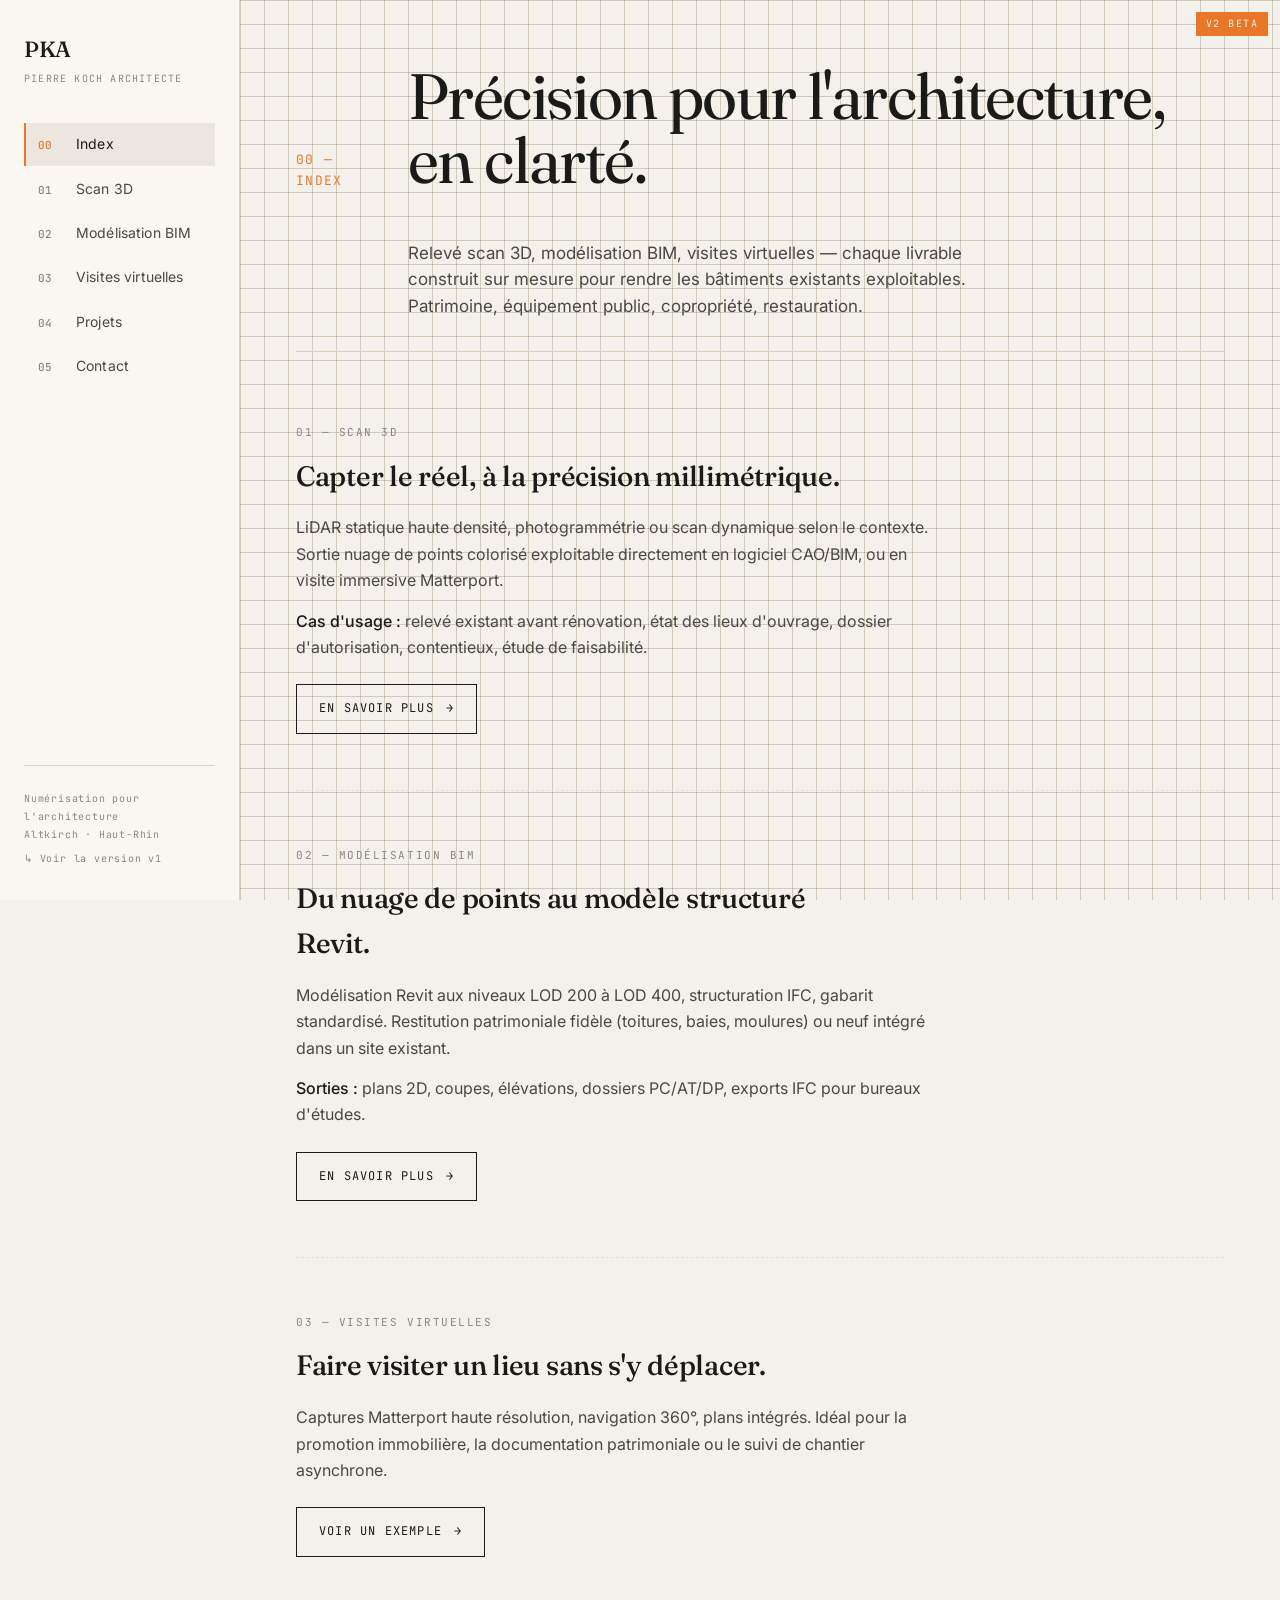
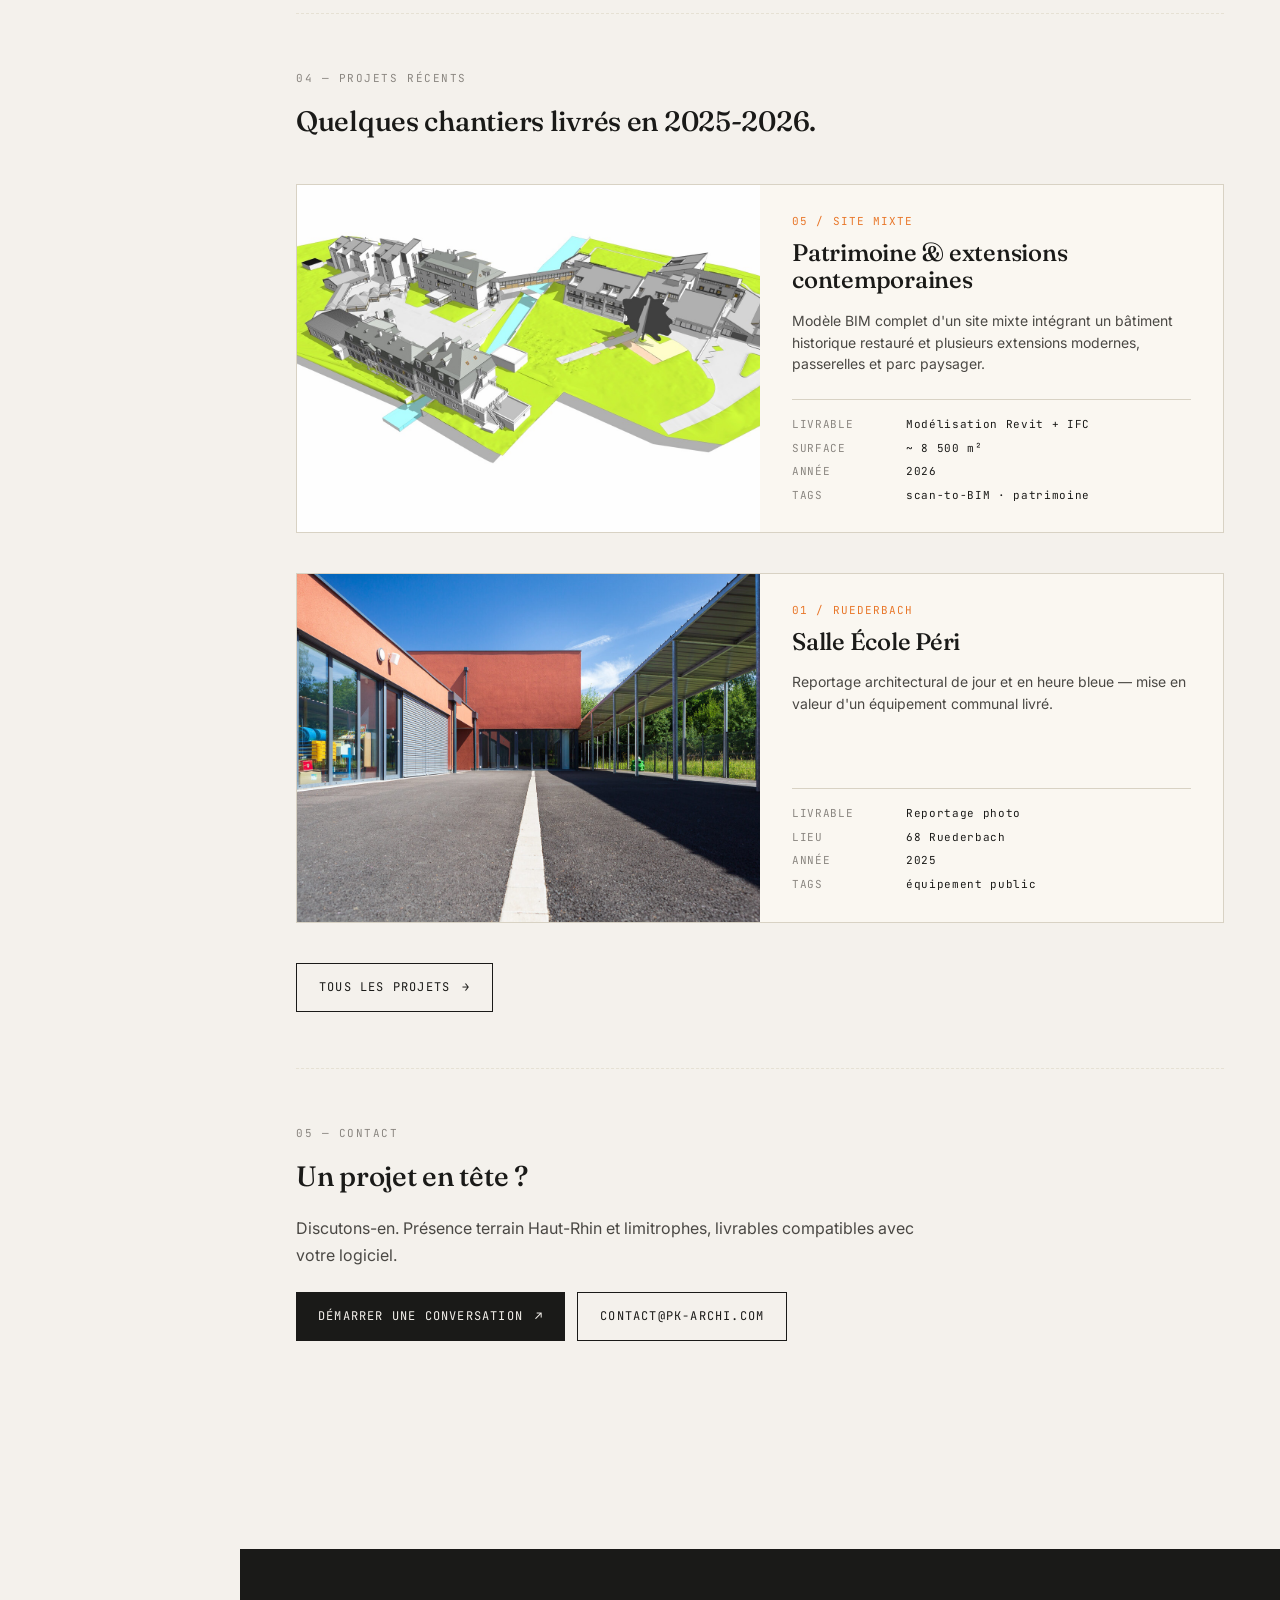
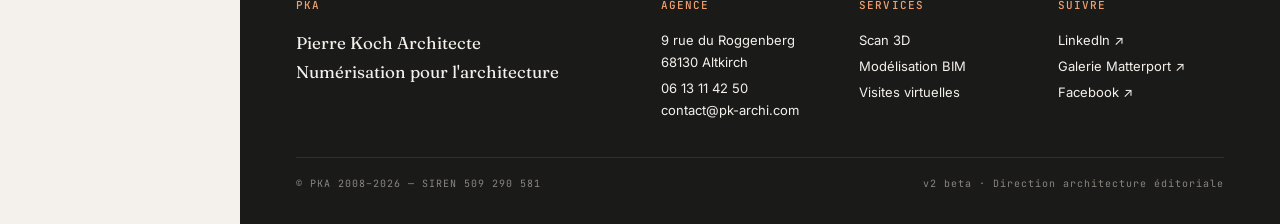
==== v2/index.html @ 8ba33e5c "v2 beta — direction architecture éditoriale (sidebar + papier millimétré) - Sous-dossier /v2/ avec 6" ====
<!DOCTYPE html>
<html lang="fr">
<head>
<meta charset="UTF-8">
<meta name="viewport" content="width=device-width, initial-scale=1.0">
<meta name="description" content="PKA — Pierre Koch Architecte. Numérisation pour l'architecture : scan 3D, modélisation BIM, visites virtuelles. Haut-Rhin, Alsace.">
<title>PKA — Pierre Koch Architecte · v2 beta</title>
<link rel="preconnect" href="https://fonts.googleapis.com">
<link rel="preconnect" href="https://fonts.gstatic.com" crossorigin>
<link href="https://fonts.googleapis.com/css2?family=Fraunces:opsz,wght@9..144,400;9..144,500;9..144,600&family=Inter:wght@400;500;600&family=JetBrains+Mono:wght@400;500&display=swap" rel="stylesheet">
<link rel="stylesheet" href="style.css">
<link rel="icon" type="image/svg+xml" href="../images/logo/pka-icon.svg">
<link rel="icon" type="image/png" sizes="32x32" href="../favicon-32.png">
</head>
<body>

<span class="beta-tag" aria-label="Version beta">v2 beta</span>

<aside class="side-nav" aria-label="Navigation principale">
  <div class="side-nav__brand">PKA</div>
  <div class="side-nav__brand-sub">Pierre Koch Architecte</div>
  <ul class="side-nav__list">
    <li><a href="index.html" class="side-nav__item active">
      <span class="side-nav__num">00</span>
      <span class="side-nav__label">Index</span>
    </a></li>
    <li><a href="scan-3d.html" class="side-nav__item">
      <span class="side-nav__num">01</span>
      <span class="side-nav__label">Scan 3D</span>
    </a></li>
    <li><a href="modelisation.html" class="side-nav__item">
      <span class="side-nav__num">02</span>
      <span class="side-nav__label">Modélisation BIM</span>
    </a></li>
    <li><a href="visites-virtuelles.html" class="side-nav__item">
      <span class="side-nav__num">03</span>
      <span class="side-nav__label">Visites virtuelles</span>
    </a></li>
    <li><a href="projets.html" class="side-nav__item">
      <span class="side-nav__num">04</span>
      <span class="side-nav__label">Projets</span>
    </a></li>
    <li><a href="contact.html" class="side-nav__item">
      <span class="side-nav__num">05</span>
      <span class="side-nav__label">Contact</span>
    </a></li>
  </ul>
  <div class="side-nav__footer">
    Numérisation pour l'architecture<br>
    Altkirch · Haut-Rhin
    <a href="../index.html">↳ Voir la version v1</a>
  </div>
</aside>

<main>

  <header class="section-header">
    <div class="section-num">00 — Index</div>
    <h1 class="section-title">Précision pour l'architecture, en clarté.</h1>
    <p class="section-lead">
      Relevé scan 3D, modélisation BIM, visites virtuelles — chaque livrable
      construit sur mesure pour rendre les bâtiments existants exploitables.
      Patrimoine, équipement public, copropriété, restauration.
    </p>
  </header>

  <section class="block">
    <div class="block-label">01 — Scan 3D</div>
    <h2 class="block-title">Capter le réel, à la précision millimétrique.</h2>
    <div class="block-text">
      <p>
        LiDAR statique haute densité, photogrammétrie ou scan dynamique selon
        le contexte. Sortie nuage de points colorisé exploitable directement
        en logiciel CAO/BIM, ou en visite immersive Matterport.
      </p>
      <p><strong>Cas d'usage :</strong> relevé existant avant rénovation, état
      des lieux d'ouvrage, dossier d'autorisation, contentieux, étude de
      faisabilité.</p>
    </div>
    <div style="margin-top: 24px;">
      <a href="scan-3d.html" class="cta cta--secondary">
        En savoir plus <span class="cta__arrow">→</span>
      </a>
    </div>
  </section>

  <section class="block">
    <div class="block-label">02 — Modélisation BIM</div>
    <h2 class="block-title">Du nuage de points au modèle structuré Revit.</h2>
    <div class="block-text">
      <p>
        Modélisation Revit aux niveaux LOD 200 à LOD 400, structuration IFC,
        gabarit standardisé. Restitution patrimoniale fidèle (toitures, baies,
        moulures) ou neuf intégré dans un site existant.
      </p>
      <p><strong>Sorties :</strong> plans 2D, coupes, élévations, dossiers
      PC/AT/DP, exports IFC pour bureaux d'études.</p>
    </div>
    <div style="margin-top: 24px;">
      <a href="modelisation.html" class="cta cta--secondary">
        En savoir plus <span class="cta__arrow">→</span>
      </a>
    </div>
  </section>

  <section class="block">
    <div class="block-label">03 — Visites virtuelles</div>
    <h2 class="block-title">Faire visiter un lieu sans s'y déplacer.</h2>
    <div class="block-text">
      <p>
        Captures Matterport haute résolution, navigation 360°, plans intégrés.
        Idéal pour la promotion immobilière, la documentation patrimoniale ou
        le suivi de chantier asynchrone.
      </p>
    </div>
    <div style="margin-top: 24px;">
      <a href="visites-virtuelles.html" class="cta cta--secondary">
        Voir un exemple <span class="cta__arrow">→</span>
      </a>
    </div>
  </section>

  <section class="block">
    <div class="block-label">04 — Projets récents</div>
    <h2 class="block-title">Quelques chantiers livrés en 2025-2026.</h2>

    <article class="project-card">
      <div class="project-card__media">
        <img src="../images/bim-modelisation-1.jpg" alt="Vue d'ensemble du site modélisé : grand bâtiment historique central avec toiture à la Mansart, plusieurs extensions contemporaines reliées par passerelles, parc paysager avec cours d'eau et arbre.">
      </div>
      <div class="project-card__body">
        <div class="project-card__num">05 / SITE MIXTE</div>
        <h3 class="project-card__title">Patrimoine & extensions contemporaines</h3>
        <p class="project-card__desc">
          Modèle BIM complet d'un site mixte intégrant un bâtiment historique
          restauré et plusieurs extensions modernes, passerelles et parc paysager.
        </p>
        <dl class="project-card__meta">
          <dt>Livrable</dt><dd>Modélisation Revit + IFC</dd>
          <dt>Surface</dt><dd>~ 8 500 m²</dd>
          <dt>Année</dt><dd>2026</dd>
          <dt>Tags</dt><dd>scan-to-BIM · patrimoine</dd>
        </dl>
      </div>
    </article>

    <article class="project-card">
      <div class="project-card__media">
        <img src="../images/ruederbach-1.jpg" alt="Salle École Péri à Ruederbach, équipement scolaire communal livré, photographie d'architecture.">
      </div>
      <div class="project-card__body">
        <div class="project-card__num">01 / RUEDERBACH</div>
        <h3 class="project-card__title">Salle École Péri</h3>
        <p class="project-card__desc">
          Reportage architectural de jour et en heure bleue — mise en valeur
          d'un équipement communal livré.
        </p>
        <dl class="project-card__meta">
          <dt>Livrable</dt><dd>Reportage photo</dd>
          <dt>Lieu</dt><dd>68 Ruederbach</dd>
          <dt>Année</dt><dd>2025</dd>
          <dt>Tags</dt><dd>équipement public</dd>
        </dl>
      </div>
    </article>

    <div style="margin-top: 32px;">
      <a href="projets.html" class="cta cta--secondary">
        Tous les projets <span class="cta__arrow">→</span>
      </a>
    </div>
  </section>

  <section class="block" style="border-bottom: 0;">
    <div class="block-label">05 — Contact</div>
    <h2 class="block-title">Un projet en tête ?</h2>
    <div class="block-text">
      <p>
        Discutons-en. Présence terrain Haut-Rhin et limitrophes,
        livrables compatibles avec votre logiciel.
      </p>
    </div>
    <div style="margin-top: 24px; display: flex; gap: 12px; flex-wrap: wrap;">
      <a href="contact.html" class="cta">
        Démarrer une conversation <span class="cta__arrow">↗</span>
      </a>
      <a href="mailto:contact@pk-archi.com" class="cta cta--secondary">
        contact@pk-archi.com
      </a>
    </div>
  </section>

</main>

<footer class="footer">
  <div class="footer__grid">
    <div class="footer__col">
      <h4>PKA</h4>
      <p style="font-family: var(--serif); font-size: 17px;">
        Pierre Koch Architecte<br>
        Numérisation pour l'architecture
      </p>
    </div>
    <div class="footer__col">
      <h4>Agence</h4>
      <p>9 rue du Roggenberg<br>68130 Altkirch</p>
      <p>06 13 11 42 50<br>contact@pk-archi.com</p>
    </div>
    <div class="footer__col">
      <h4>Services</h4>
      <a href="scan-3d.html">Scan 3D</a>
      <a href="modelisation.html">Modélisation BIM</a>
      <a href="visites-virtuelles.html">Visites virtuelles</a>
    </div>
    <div class="footer__col">
      <h4>Suivre</h4>
      <a href="https://www.linkedin.com/company/pierre-koch-architecte/" target="_blank" rel="noopener">LinkedIn ↗</a>
      <a href="https://matterport.com/discover/account/7345yx9ycRM/" target="_blank" rel="noopener">Galerie Matterport ↗</a>
      <a href="https://www.facebook.com/PierreKochArchitecte/" target="_blank" rel="noopener">Facebook ↗</a>
    </div>
  </div>
  <div class="footer__bottom">
    <span>© PKA 2008–2026 — SIREN 509 290 581</span>
    <span>v2 beta · Direction architecture éditoriale</span>
  </div>
</footer>

</body>
</html>
---- v2/style.css ----
/* PKA v2 — Direction architecture éditoriale
   Design system inspiré du papier millimétré + DOE template Pierre Koch
   Charte : beige F4F1EC dominant · encre 1A1A18 · orange E8772A accent technique
   Typo : Fraunces (titres) + Inter (body) + JetBrains Mono (labels) */

:root {
  --beige: #f4f1ec;
  --beige-soft: #ebe7df;
  --paper: #faf7f1;
  --ink: #1a1a18;
  --ink-soft: #4a4844;
  --ink-mute: #8a8680;
  --line: #d8d2c4;
  --line-soft: #e6e1d4;
  --orange: #e8772a;
  --orange-soft: #f0a070;
  --grid: #ddd6c4;

  --serif: 'Fraunces', Georgia, serif;
  --sans: 'Inter', -apple-system, system-ui, sans-serif;
  --mono: 'JetBrains Mono', 'Courier New', monospace;

  --nav-w: 240px;
  --max: 920px;
  --gut: 32px;
}

* { box-sizing: border-box; margin: 0; padding: 0; }

html { scroll-behavior: smooth; }

body {
  font-family: var(--sans);
  font-size: 15px;
  line-height: 1.6;
  color: var(--ink);
  background-color: var(--beige);
  /* trame millimétrée subtile */
  background-image:
    linear-gradient(var(--grid) 1px, transparent 1px),
    linear-gradient(90deg, var(--grid) 1px, transparent 1px);
  background-size: 24px 24px;
  background-position: 0 0;
  background-attachment: fixed;
  background-blend-mode: multiply;
  min-height: 100vh;
  text-rendering: optimizeLegibility;
  -webkit-font-smoothing: antialiased;
}

/* ==== Side nav numérotée (00-05) ==== */
.side-nav {
  position: fixed;
  top: 0;
  left: 0;
  width: var(--nav-w);
  height: 100vh;
  padding: 32px 24px;
  background: var(--paper);
  border-right: 1px solid var(--line);
  display: flex;
  flex-direction: column;
  z-index: 50;
  overflow-y: auto;
}

.side-nav__brand {
  font-family: var(--serif);
  font-size: 22px;
  font-weight: 500;
  letter-spacing: -0.02em;
  margin-bottom: 4px;
}

.side-nav__brand-sub {
  font-family: var(--mono);
  font-size: 10px;
  letter-spacing: 0.12em;
  text-transform: uppercase;
  color: var(--ink-mute);
  margin-bottom: 36px;
}

.side-nav__list {
  list-style: none;
  display: flex;
  flex-direction: column;
  gap: 2px;
}

.side-nav__item {
  display: flex;
  align-items: baseline;
  gap: 14px;
  padding: 10px 12px;
  text-decoration: none;
  color: var(--ink-soft);
  border-left: 2px solid transparent;
  transition: background 0.15s, border-color 0.15s, color 0.15s;
}

.side-nav__item:hover {
  background: var(--beige-soft);
  color: var(--ink);
}

.side-nav__item.active {
  background: var(--beige-soft);
  color: var(--ink);
  border-left-color: var(--orange);
}

.side-nav__num {
  font-family: var(--mono);
  font-size: 11px;
  font-weight: 500;
  color: var(--ink-mute);
  min-width: 24px;
}

.side-nav__item.active .side-nav__num {
  color: var(--orange);
}

.side-nav__label {
  font-size: 14px;
  letter-spacing: 0.01em;
}

.side-nav__footer {
  margin-top: auto;
  padding-top: 24px;
  border-top: 1px solid var(--line);
  font-family: var(--mono);
  font-size: 10px;
  color: var(--ink-mute);
  letter-spacing: 0.08em;
  line-height: 1.8;
}

.side-nav__footer a {
  color: var(--ink-mute);
  text-decoration: none;
  display: block;
  margin-top: 6px;
  transition: color 0.15s;
}

.side-nav__footer a:hover {
  color: var(--orange);
}

/* ==== Main content ==== */
main {
  margin-left: var(--nav-w);
  padding: 64px 56px 96px;
  max-width: 1100px;
}

/* ==== Header de page ==== */
.section-header {
  margin-bottom: 72px;
  padding-bottom: 32px;
  border-bottom: 1px solid var(--line);
  display: grid;
  grid-template-columns: 80px 1fr;
  gap: var(--gut);
  align-items: end;
}

.section-num {
  font-family: var(--mono);
  font-size: 13px;
  letter-spacing: 0.1em;
  color: var(--orange);
  text-transform: uppercase;
}

.section-title {
  font-family: var(--serif);
  font-size: clamp(38px, 6vw, 64px);
  font-weight: 400;
  line-height: 1;
  letter-spacing: -0.025em;
  color: var(--ink);
}

.section-lead {
  grid-column: 2;
  margin-top: 16px;
  font-size: 17px;
  line-height: 1.55;
  color: var(--ink-soft);
  max-width: 56ch;
}

/* ==== Bloc édito ==== */
.block {
  margin-bottom: 56px;
  padding-bottom: 56px;
  border-bottom: 1px dashed var(--line-soft);
}

.block:last-child { border-bottom: 0; }

.block-label {
  font-family: var(--mono);
  font-size: 11px;
  letter-spacing: 0.14em;
  text-transform: uppercase;
  color: var(--ink-mute);
  margin-bottom: 12px;
}

.block-title {
  font-family: var(--serif);
  font-size: 28px;
  font-weight: 500;
  letter-spacing: -0.01em;
  margin-bottom: 16px;
  max-width: 32ch;
}

.block-text {
  font-size: 16px;
  line-height: 1.65;
  color: var(--ink-soft);
  max-width: 64ch;
}

.block-text p + p { margin-top: 14px; }

.block-text strong {
  color: var(--ink);
  font-weight: 500;
}

/* ==== Fiche technique projet ==== */
.project-card {
  display: grid;
  grid-template-columns: 1fr 1fr;
  gap: 0;
  margin: 40px 0;
  border: 1px solid var(--line);
  background: var(--paper);
}

.project-card__media {
  background: var(--beige-soft);
  aspect-ratio: 4 / 3;
  overflow: hidden;
}

.project-card__media img {
  width: 100%;
  height: 100%;
  object-fit: cover;
  display: block;
  filter: grayscale(0%);
  transition: filter 0.4s;
}

.project-card:hover .project-card__media img {
  filter: grayscale(0%);
}

.project-card__body {
  padding: 28px 32px;
  display: flex;
  flex-direction: column;
}

.project-card__num {
  font-family: var(--mono);
  font-size: 11px;
  letter-spacing: 0.1em;
  color: var(--orange);
  margin-bottom: 8px;
}

.project-card__title {
  font-family: var(--serif);
  font-size: 24px;
  font-weight: 500;
  letter-spacing: -0.01em;
  margin-bottom: 16px;
  line-height: 1.15;
}

.project-card__desc {
  font-size: 14px;
  color: var(--ink-soft);
  line-height: 1.55;
  margin-bottom: 24px;
}

.project-card__meta {
  display: grid;
  grid-template-columns: 100px 1fr;
  gap: 6px 14px;
  font-family: var(--mono);
  font-size: 11px;
  letter-spacing: 0.06em;
  border-top: 1px solid var(--line);
  padding-top: 16px;
  margin-top: auto;
}

.project-card__meta dt {
  color: var(--ink-mute);
  text-transform: uppercase;
}

.project-card__meta dd { color: var(--ink); }

/* ==== CTA / boutons ==== */
.cta {
  display: inline-flex;
  align-items: center;
  gap: 12px;
  padding: 14px 22px;
  background: var(--ink);
  color: var(--beige);
  text-decoration: none;
  font-family: var(--mono);
  font-size: 12px;
  letter-spacing: 0.1em;
  text-transform: uppercase;
  border: 0;
  cursor: pointer;
  transition: background 0.15s;
}

.cta:hover { background: var(--orange); }

.cta--secondary {
  background: transparent;
  color: var(--ink);
  border: 1px solid var(--ink);
}

.cta--secondary:hover {
  background: var(--ink);
  color: var(--beige);
}

.cta__arrow {
  font-family: var(--mono);
  font-weight: 700;
}

/* ==== Header site (mobile + intro) ==== */
.site-banner {
  display: none;
}

/* Marker beta */
.beta-tag {
  position: fixed;
  top: 12px;
  right: 12px;
  z-index: 100;
  padding: 4px 10px;
  background: var(--orange);
  color: var(--beige);
  font-family: var(--mono);
  font-size: 10px;
  letter-spacing: 0.15em;
  text-transform: uppercase;
}

/* ==== Footer ==== */
.footer {
  margin-left: var(--nav-w);
  padding: 48px 56px 32px;
  background: var(--ink);
  color: var(--beige);
}

.footer__grid {
  display: grid;
  grid-template-columns: 2fr 1fr 1fr 1fr;
  gap: 32px;
  margin-bottom: 32px;
}

.footer__col h4 {
  font-family: var(--mono);
  font-size: 11px;
  letter-spacing: 0.1em;
  text-transform: uppercase;
  margin-bottom: 14px;
  color: var(--orange-soft);
  font-weight: 500;
}

.footer__col p, .footer__col a {
  display: block;
  font-size: 13px;
  color: var(--beige);
  text-decoration: none;
  line-height: 1.7;
  margin-bottom: 4px;
  transition: color 0.15s;
}

.footer__col a:hover { color: var(--orange); }

.footer__bottom {
  border-top: 1px solid rgba(244, 241, 236, 0.1);
  padding-top: 18px;
  display: flex;
  justify-content: space-between;
  font-family: var(--mono);
  font-size: 10px;
  letter-spacing: 0.1em;
  color: var(--ink-mute);
}

/* ==== Workflow numéroté (étapes process) ==== */
.workflow-list {
  list-style: none;
  margin-top: 24px;
  border-top: 1px solid var(--line);
}

.workflow-list > li {
  display: grid;
  grid-template-columns: 80px 1fr;
  gap: 24px;
  padding: 24px 0;
  border-bottom: 1px solid var(--line);
  align-items: start;
}

.workflow-list__num {
  font-family: var(--mono);
  font-size: 11px;
  color: var(--orange);
  letter-spacing: 0.12em;
  padding-top: 4px;
}

.workflow-list__title {
  font-family: var(--serif);
  font-size: 20px;
  font-weight: 500;
  letter-spacing: -0.01em;
  margin-bottom: 4px;
}

.workflow-list__desc {
  color: var(--ink-soft);
  font-size: 14px;
  line-height: 1.55;
  max-width: 60ch;
}

/* ==== Spec grid (équipement, formats, LOD) ==== */
.spec-grid {
  display: grid;
  grid-template-columns: repeat(auto-fit, minmax(220px, 1fr));
  gap: 1px;
  background: var(--line);
  border: 1px solid var(--line);
  margin-top: 24px;
}

.spec-card {
  background: var(--paper);
  padding: 24px 22px;
}

.spec-card__label {
  font-family: var(--mono);
  font-size: 10px;
  letter-spacing: 0.14em;
  text-transform: uppercase;
  color: var(--orange);
  margin-bottom: 8px;
}

.spec-card__title {
  font-family: var(--serif);
  font-size: 18px;
  font-weight: 500;
  letter-spacing: -0.01em;
  margin-bottom: 8px;
  line-height: 1.2;
}

.spec-card__desc {
  font-size: 13px;
  line-height: 1.55;
  color: var(--ink-soft);
}

/* ==== Tours grid (visites Matterport) ==== */
.tours-grid {
  display: grid;
  grid-template-columns: repeat(auto-fit, minmax(280px, 1fr));
  gap: 16px;
}

.tour-card {
  display: block;
  position: relative;
  background: var(--paper);
  border: 1px solid var(--line);
  text-decoration: none;
  color: inherit;
  transition: border-color 0.2s;
}

.tour-card:hover {
  border-color: var(--orange);
}

.tour-card__num {
  position: absolute;
  top: 10px;
  left: 12px;
  z-index: 2;
  font-family: var(--mono);
  font-size: 10px;
  letter-spacing: 0.12em;
  color: var(--orange);
  background: rgba(250, 247, 241, 0.92);
  padding: 3px 7px;
}

.tour-card__label {
  display: block;
  padding: 12px 14px;
  font-family: var(--mono);
  font-size: 11px;
  letter-spacing: 0.08em;
  text-transform: uppercase;
  color: var(--ink);
  border-bottom: 1px solid var(--line);
}

.tour-card iframe {
  display: block;
  width: 100%;
  aspect-ratio: 16 / 10;
  border: 0;
}

/* ==== Contact ==== */
.contact-list {
  display: grid;
  grid-template-columns: 180px 1fr;
  gap: 16px 32px;
  margin-top: 16px;
  padding-top: 24px;
  border-top: 1px solid var(--line);
}

.contact-list dt {
  font-family: var(--mono);
  font-size: 11px;
  letter-spacing: 0.12em;
  text-transform: uppercase;
  color: var(--ink-mute);
  padding-top: 4px;
}

.contact-list dd {
  font-family: var(--serif);
  font-size: 18px;
  line-height: 1.45;
  padding-bottom: 16px;
  border-bottom: 1px dashed var(--line-soft);
}

.contact-list dd a {
  color: var(--ink);
  text-decoration: none;
  border-bottom: 1px solid var(--orange);
  transition: color 0.15s;
}

.contact-list dd a:hover { color: var(--orange); }

.social-list {
  list-style: none;
  margin-top: 16px;
  border-top: 1px solid var(--line);
}

.social-list li {
  border-bottom: 1px solid var(--line);
}

.social-list a {
  display: flex;
  justify-content: space-between;
  align-items: center;
  padding: 18px 0;
  text-decoration: none;
  color: var(--ink);
  font-family: var(--serif);
  font-size: 18px;
  transition: color 0.15s, padding-left 0.15s;
}

.social-list a:hover {
  color: var(--orange);
  padding-left: 8px;
}

.social-list__arrow {
  font-family: var(--mono);
  font-size: 16px;
  color: var(--ink-mute);
  transition: color 0.15s;
}

.social-list a:hover .social-list__arrow {
  color: var(--orange);
}

/* ==== Mobile ==== */
@media (max-width: 900px) {
  body { background-size: 16px 16px; }
  .side-nav {
    position: relative;
    width: 100%;
    height: auto;
    padding: 18px 24px;
    border-right: 0;
    border-bottom: 1px solid var(--line);
  }
  .side-nav__list {
    flex-direction: row;
    flex-wrap: wrap;
    gap: 8px;
  }
  .side-nav__item {
    padding: 6px 10px;
    border-left: 0;
    border-bottom: 2px solid transparent;
  }
  .side-nav__item.active {
    border-left: 0;
    border-bottom-color: var(--orange);
  }
  .side-nav__brand-sub { margin-bottom: 18px; }
  .side-nav__footer {
    margin-top: 18px;
    padding-top: 18px;
    border-top: 1px solid var(--line);
  }
  main, .footer {
    margin-left: 0;
    padding: 40px 24px;
  }
  .section-header {
    grid-template-columns: 1fr;
    gap: 12px;
  }
  .section-lead { grid-column: 1; }
  .project-card { grid-template-columns: 1fr; }
  .footer__grid { grid-template-columns: 1fr; }
  .workflow-list > li { grid-template-columns: 50px 1fr; gap: 12px; }
  .contact-list { grid-template-columns: 1fr; gap: 4px; }
  .contact-list dt { padding-top: 12px; }
  .contact-list dd { padding-bottom: 12px; font-size: 16px; }
  .footer__bottom { flex-direction: column; gap: 8px; align-items: flex-start; }
}
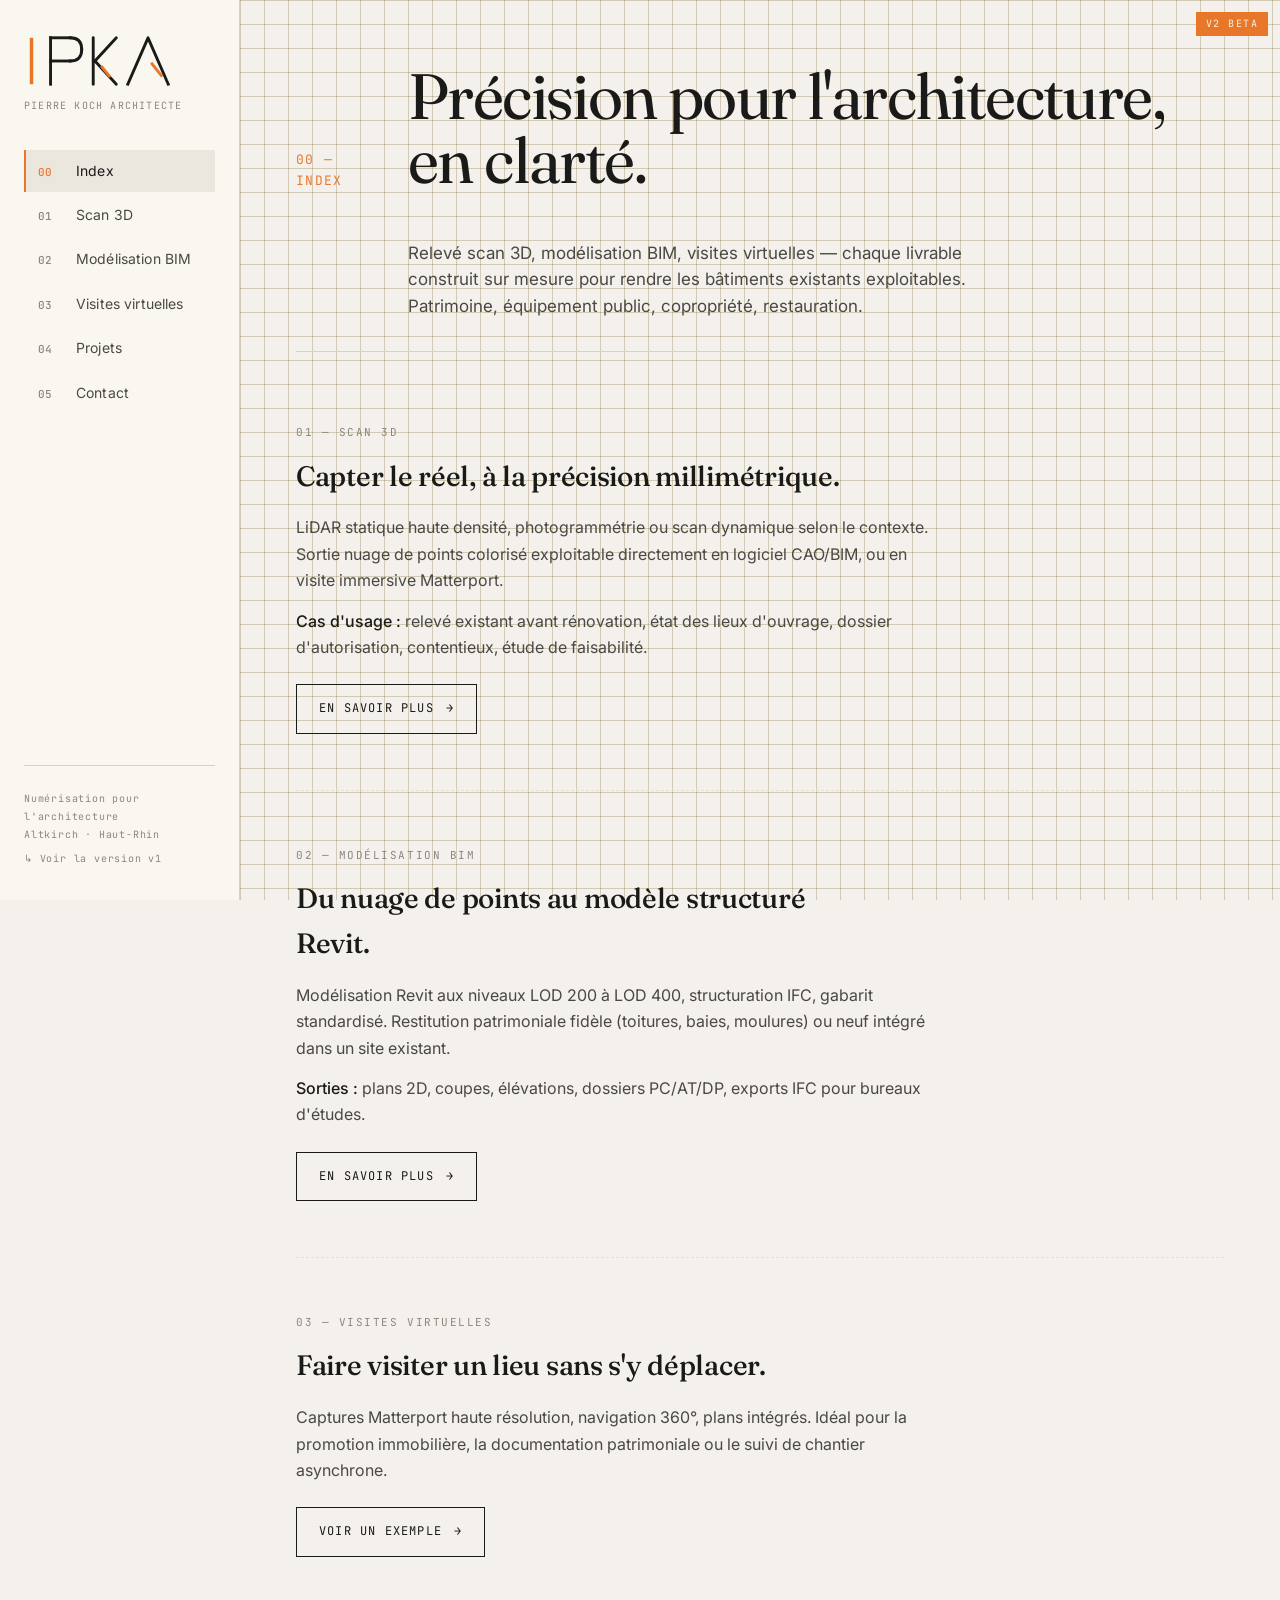
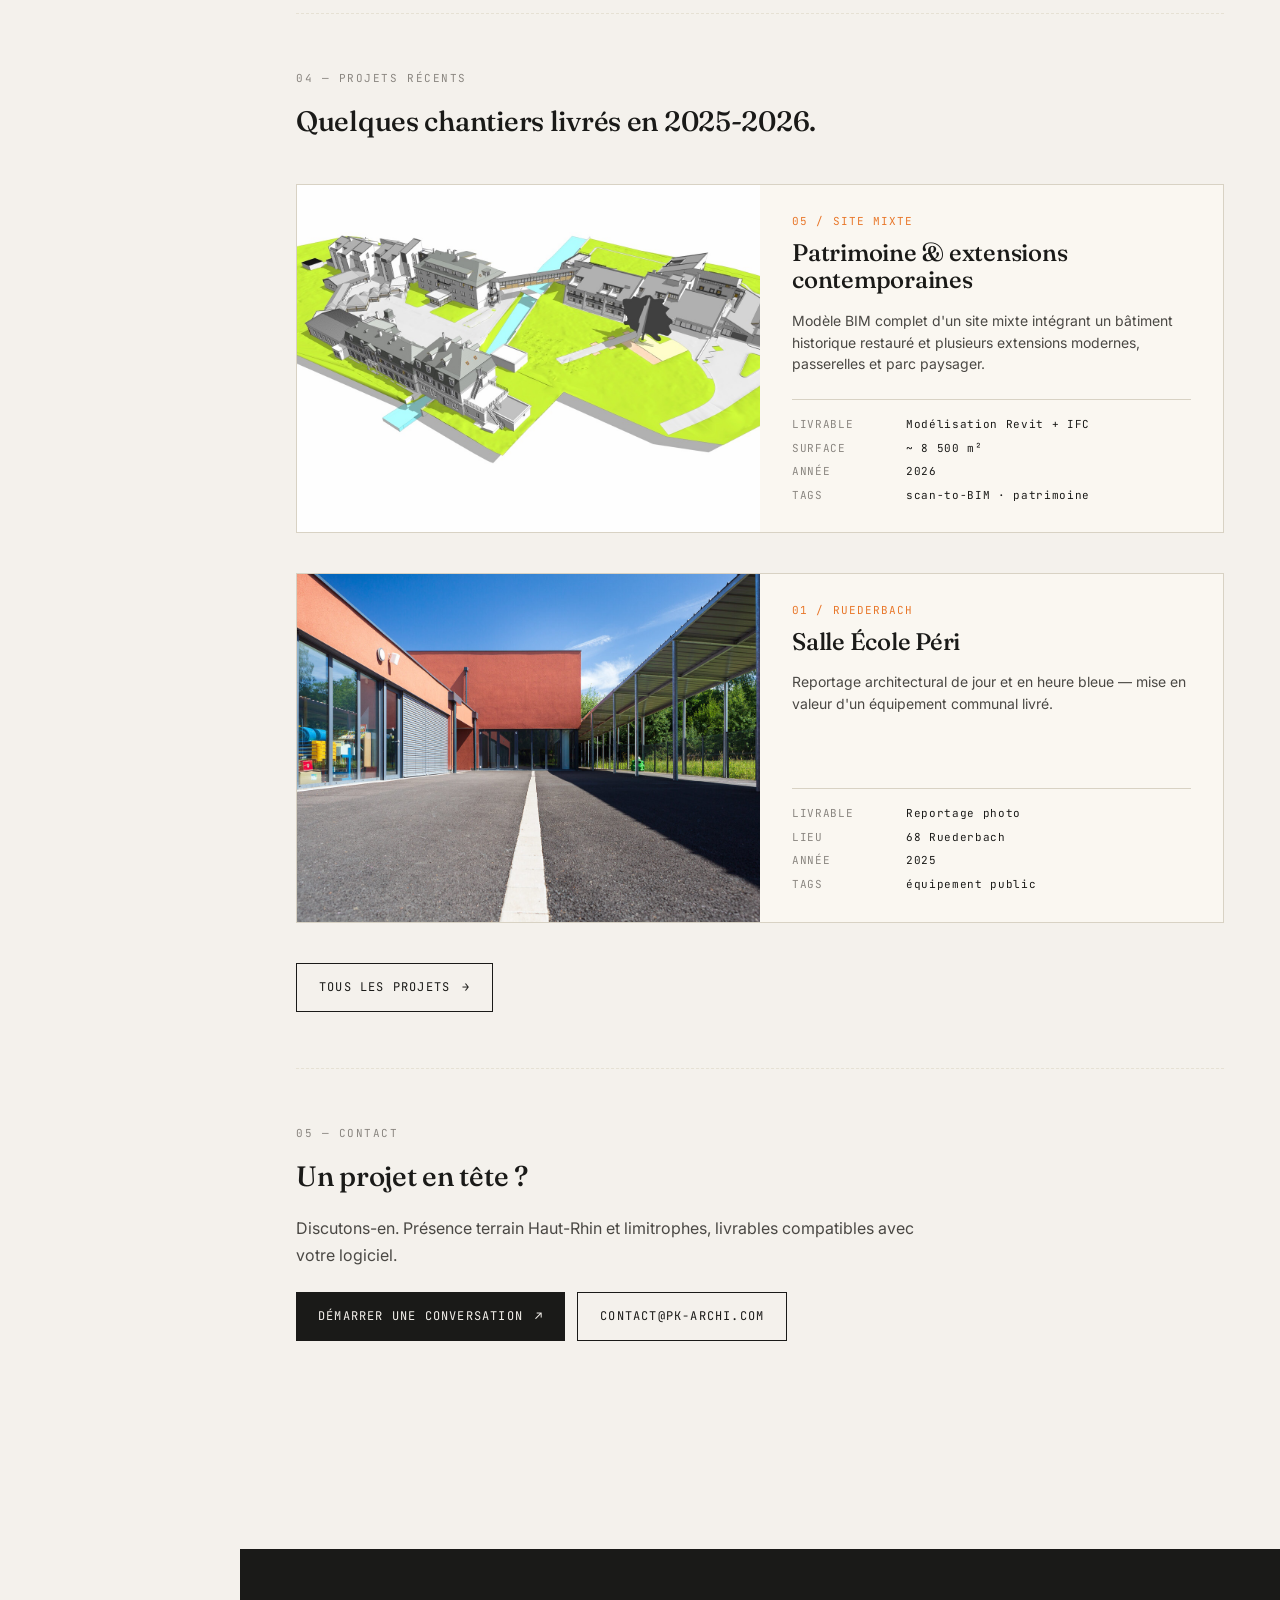
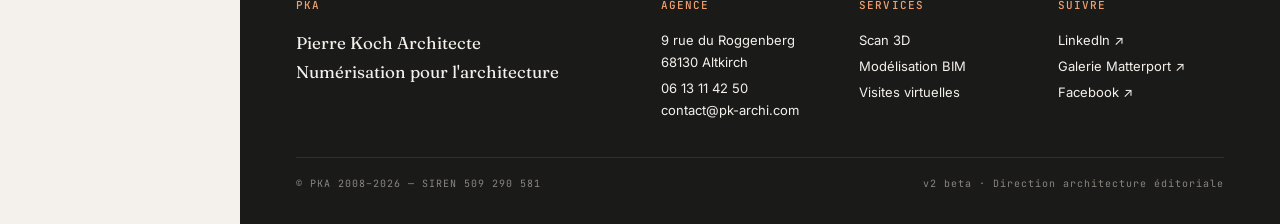
==== commit d2586ba2: "v2 beta — logo SVG dans sidebar (au lieu du texte PKA Fraunces) Le logo PKA v2 (avec K adouci, touch" ====
--- a/v2/index.html
+++ b/v2/index.html
@@ -17,7 +17,7 @@
 <span class="beta-tag" aria-label="Version beta">v2 beta</span>
 
 <aside class="side-nav" aria-label="Navigation principale">
-  <div class="side-nav__brand">PKA</div>
+  <a href="index.html" class="side-nav__brand" aria-label="PKA Pierre Koch Architecte — accueil"><img src="../images/logo/pka-logo.svg" alt="PKA" class="side-nav__brand-img" width="150" height="58"></a>
   <div class="side-nav__brand-sub">Pierre Koch Architecte</div>
   <ul class="side-nav__list">
     <li><a href="index.html" class="side-nav__item active">
--- a/v2/style.css
+++ b/v2/style.css
@@ -65,11 +65,15 @@
 }
 
 .side-nav__brand {
-  font-family: var(--serif);
-  font-size: 22px;
-  font-weight: 500;
-  letter-spacing: -0.02em;
-  margin-bottom: 4px;
+  display: block;
+  margin-bottom: 8px;
+  line-height: 0;
+}
+
+.side-nav__brand-img {
+  width: 150px;
+  height: auto;
+  display: block;
 }
 
 .side-nav__brand-sub {
